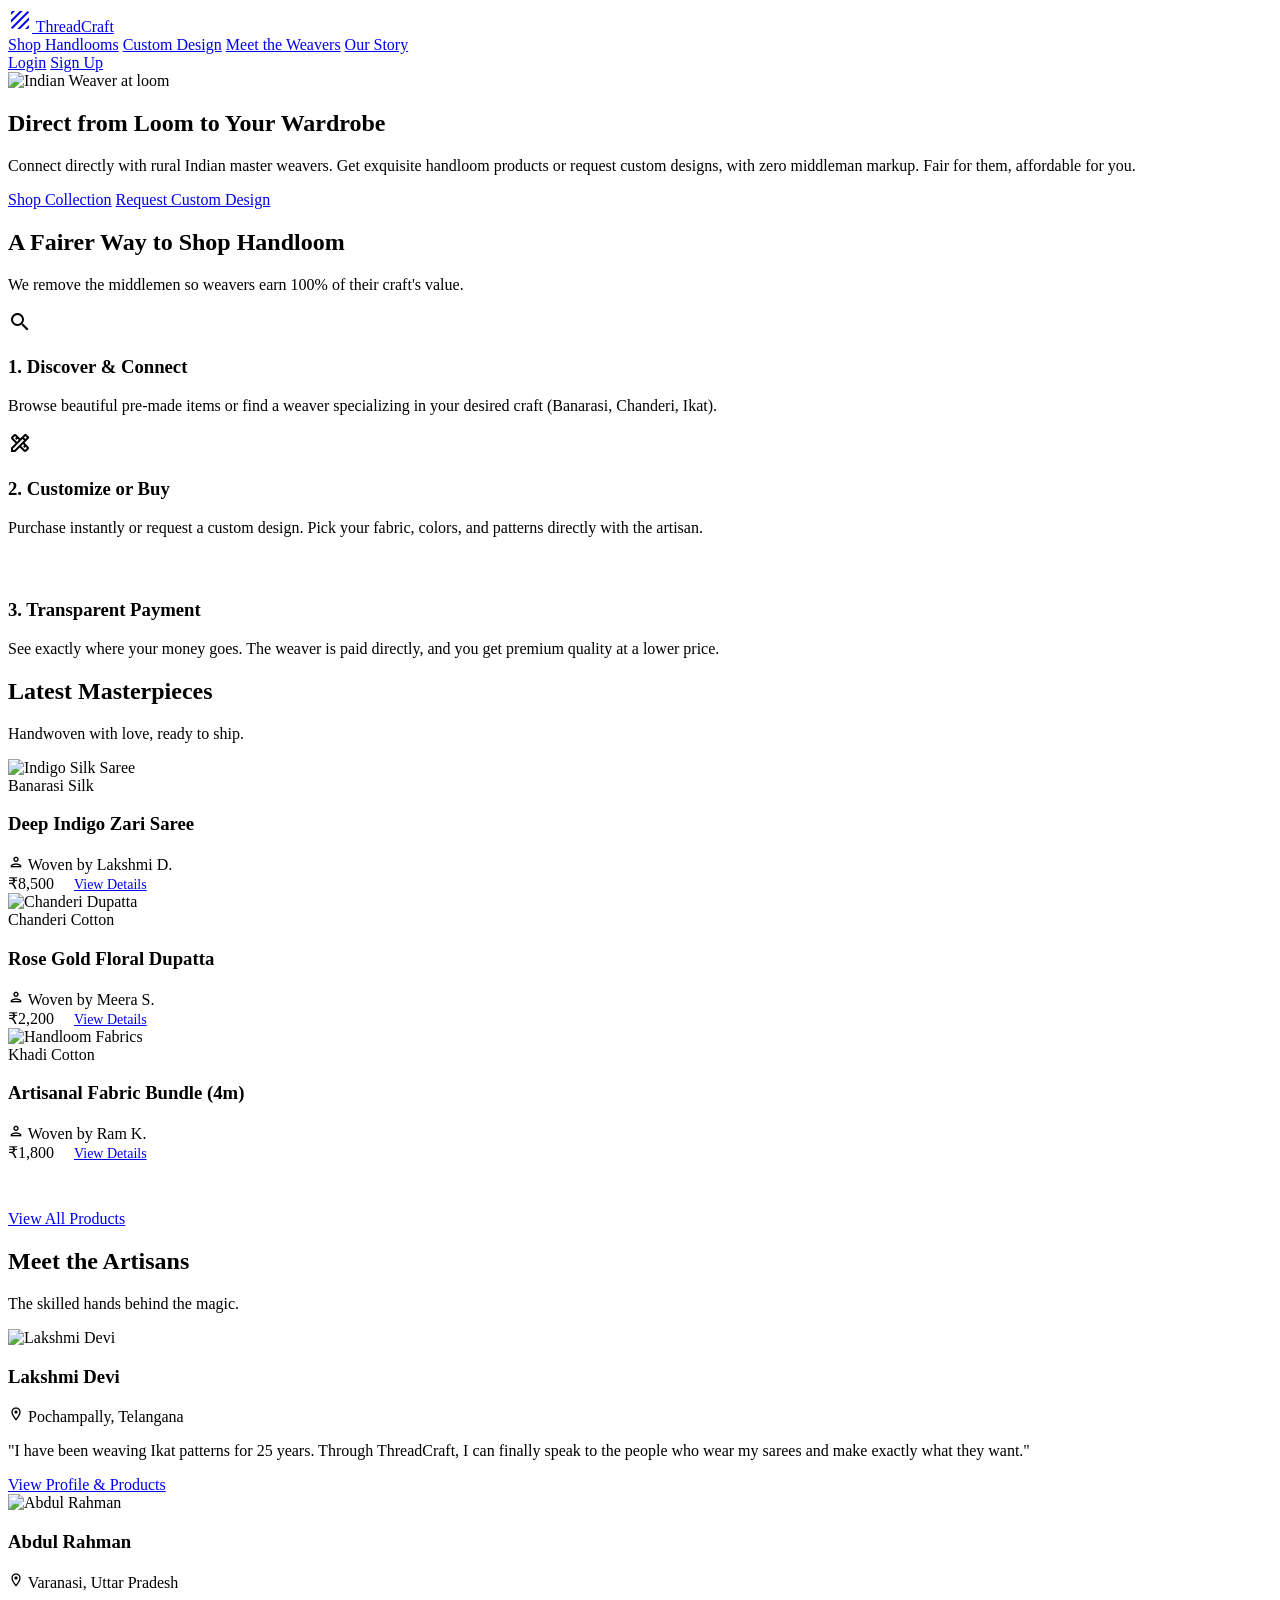
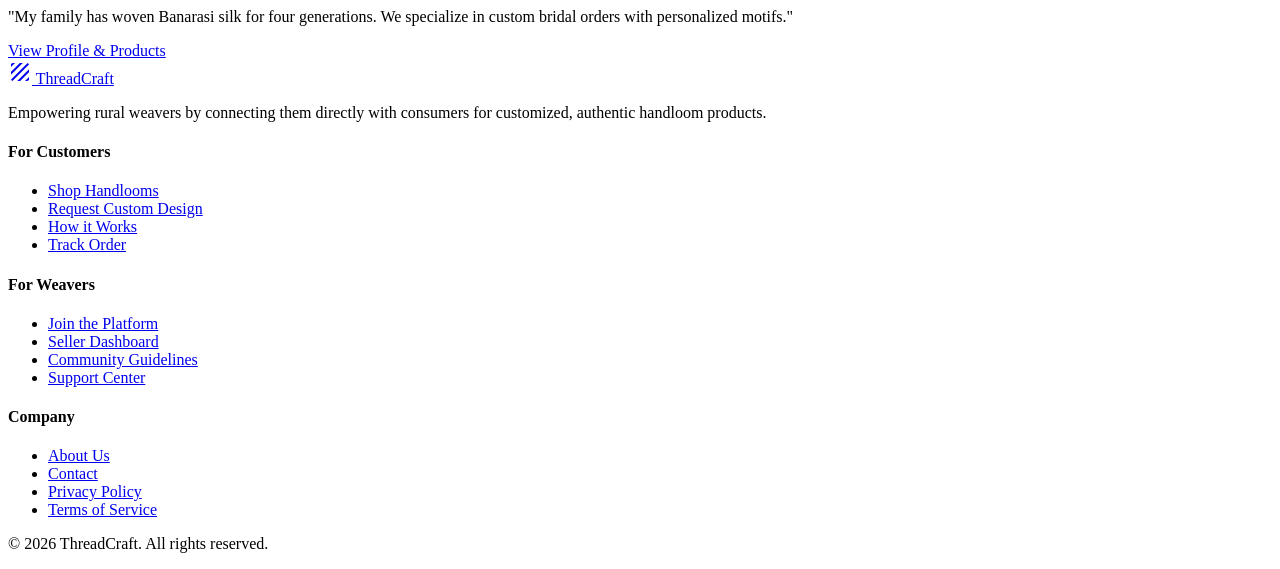
==== index.html @ 5a5fed42 "Upload index.html via API" ====
<!DOCTYPE html>
<html lang="en">
<head>
    <meta charset="UTF-8">
    <meta name="viewport" content="width=device-width, initial-scale=1.0">
    <title>ThreadCraft | Direct from Weavers, Made for You</title>
    <link rel="stylesheet" href="css/style.css">
    <!-- Google Material Icons -->
    <link href="https://fonts.googleapis.com/icon?family=Material+Icons+Outlined" rel="stylesheet">
</head>
<body>
    <!-- Header -->
    <header>
        <div class="container navbar">
            <a href="index.html" class="logo">
                <span class="material-icons-outlined">texture</span> ThreadCraft
            </a>
            <nav class="nav-links">
                <a href="catalog.html">Shop Handlooms</a>
                <a href="#">Custom Design</a>
                <a href="weavers.html">Meet the Weavers</a>
                <a href="#">Our Story</a>
            </nav>
            <div class="nav-actions">
                <a href="login.html" class="btn btn-outline">Login</a>
                <a href="register.html" class="btn btn-primary">Sign Up</a>
            </div>
        </div>
    </header>

    <!-- Hero Section -->
    <section class="hero">
        <img src="images/hero-weaver.png" alt="Indian Weaver at loom" class="hero-bg">
        <div class="hero-overlay"></div>
        <div class="container">
            <div class="hero-content">
                <h1 class="hero-title">Direct from Loom to Your Wardrobe</h1>
                <p class="hero-subtitle">Connect directly with rural Indian master weavers. Get exquisite handloom products or request custom designs, with zero middleman markup. Fair for them, affordable for you.</p>
                <div class="hero-buttons">
                    <a href="catalog.html" class="btn btn-primary">Shop Collection</a>
                    <a href="#" class="btn btn-secondary">Request Custom Design</a>
                </div>
            </div>
        </div>
    </section>

    <!-- How It Works -->
    <section class="how-it-works">
        <div class="container">
            <div class="text-center">
                <h2 class="section-title">A Fairer Way to Shop Handloom</h2>
                <p class="section-subtitle">We remove the middlemen so weavers earn 100% of their craft's value.</p>
            </div>
            
            <div class="steps-grid">
                <div class="step-card">
                    <div class="step-icon"><span class="material-icons-outlined">search</span></div>
                    <h3>1. Discover & Connect</h3>
                    <p>Browse beautiful pre-made items or find a weaver specializing in your desired craft (Banarasi, Chanderi, Ikat).</p>
                </div>
                <div class="step-card">
                    <div class="step-icon"><span class="material-icons-outlined">design_services</span></div>
                    <h3>2. Customize or Buy</h3>
                    <p>Purchase instantly or request a custom design. Pick your fabric, colors, and patterns directly with the artisan.</p>
                </div>
                <div class="step-card">
                    <div class="step-icon"><span class="material-icons-outlined">handshake</span></div>
                    <h3>3. Transparent Payment</h3>
                    <p>See exactly where your money goes. The weaver is paid directly, and you get premium quality at a lower price.</p>
                </div>
            </div>
        </div>
    </section>

    <!-- Featured Products -->
    <section class="featured-products">
        <div class="container">
            <div class="text-center">
                <h2 class="section-title">Latest Masterpieces</h2>
                <p class="section-subtitle">Handwoven with love, ready to ship.</p>
            </div>

            <div class="product-grid">
                <!-- Product 1 -->
                <div class="product-card">
                    <img src="images/product-saree.png" alt="Indigo Silk Saree" class="product-image">
                    <div class="product-info">
                        <div class="product-category">Banarasi Silk</div>
                        <h3 class="product-title">Deep Indigo Zari Saree</h3>
                        <div class="product-weaver">
                            <span class="material-icons-outlined" style="font-size: 16px;">person</span>
                            Woven by Lakshmi D.
                        </div>
                        <div class="product-price">
                            <span class="price">₹8,500</span>
                            <a href="#" class="btn btn-outline" style="padding: 8px 16px; font-size: 0.875rem;">View Details</a>
                        </div>
                    </div>
                </div>

                <!-- Product 2 -->
                <div class="product-card">
                    <img src="images/product-dupatta.png" alt="Chanderi Dupatta" class="product-image">
                    <div class="product-info">
                        <div class="product-category">Chanderi Cotton</div>
                        <h3 class="product-title">Rose Gold Floral Dupatta</h3>
                        <div class="product-weaver">
                            <span class="material-icons-outlined" style="font-size: 16px;">person</span>
                            Woven by Meera S.
                        </div>
                        <div class="product-price">
                            <span class="price">₹2,200</span>
                            <a href="#" class="btn btn-outline" style="padding: 8px 16px; font-size: 0.875rem;">View Details</a>
                        </div>
                    </div>
                </div>

                <!-- Product 3 -->
                <div class="product-card">
                    <img src="images/product-fabric.png" alt="Handloom Fabrics" class="product-image">
                    <div class="product-info">
                        <div class="product-category">Khadi Cotton</div>
                        <h3 class="product-title">Artisanal Fabric Bundle (4m)</h3>
                        <div class="product-weaver">
                            <span class="material-icons-outlined" style="font-size: 16px;">person</span>
                            Woven by Ram K.
                        </div>
                        <div class="product-price">
                            <span class="price">₹1,800</span>
                            <a href="#" class="btn btn-outline" style="padding: 8px 16px; font-size: 0.875rem;">View Details</a>
                        </div>
                    </div>
                </div>
            </div>
            
            <div class="text-center" style="margin-top: 3rem;">
                <a href="catalog.html" class="btn btn-primary">View All Products</a>
            </div>
        </div>
    </section>

    <!-- Featured Weavers -->
    <section class="featured-weavers">
        <div class="container">
            <div class="text-center">
                <h2 class="section-title">Meet the Artisans</h2>
                <p class="section-subtitle">The skilled hands behind the magic.</p>
            </div>

            <div class="weaver-grid">
                <!-- Weaver 1 -->
                <div class="weaver-card">
                    <img src="images/weaver-portrait.png" alt="Lakshmi Devi" class="weaver-image">
                    <div class="weaver-info">
                        <h3 class="weaver-name">Lakshmi Devi</h3>
                        <div class="weaver-location">
                            <span class="material-icons-outlined" style="font-size: 16px;">location_on</span>
                            Pochampally, Telangana
                        </div>
                        <p class="weaver-story">"I have been weaving Ikat patterns for 25 years. Through ThreadCraft, I can finally speak to the people who wear my sarees and make exactly what they want."</p>
                        <a href="weaver-profile.html" class="btn btn-outline" style="align-self: flex-start;">View Profile & Products</a>
                    </div>
                </div>

                <!-- Weaver 2 -->
                <div class="weaver-card">
                    <img src="https://images.unsplash.com/photo-1620610582845-cbef5b84c7a6?ixlib=rb-4.0.3&auto=format&fit=crop&w=800&q=80" alt="Abdul Rahman" class="weaver-image" style="object-position: top;">
                    <div class="weaver-info">
                        <h3 class="weaver-name">Abdul Rahman</h3>
                        <div class="weaver-location">
                            <span class="material-icons-outlined" style="font-size: 16px;">location_on</span>
                            Varanasi, Uttar Pradesh
                        </div>
                        <p class="weaver-story">"My family has woven Banarasi silk for four generations. We specialize in custom bridal orders with personalized motifs."</p>
                        <a href="#" class="btn btn-outline" style="align-self: flex-start;">View Profile & Products</a>
                    </div>
                </div>
            </div>
        </div>
    </section>

    <!-- Footer -->
    <footer>
        <div class="container">
            <div class="footer-grid">
                <div class="footer-brand">
                    <a href="index.html" class="logo">
                        <span class="material-icons-outlined">texture</span> ThreadCraft
                    </a>
                    <p>Empowering rural weavers by connecting them directly with consumers for customized, authentic handloom products.</p>
                </div>
                
                <div>
                    <h4 class="footer-title">For Customers</h4>
                    <ul class="footer-links">
                        <li><a href="#">Shop Handlooms</a></li>
                        <li><a href="#">Request Custom Design</a></li>
                        <li><a href="#">How it Works</a></li>
                        <li><a href="#">Track Order</a></li>
                    </ul>
                </div>
                
                <div>
                    <h4 class="footer-title">For Weavers</h4>
                    <ul class="footer-links">
                        <li><a href="#">Join the Platform</a></li>
                        <li><a href="#">Seller Dashboard</a></li>
                        <li><a href="#">Community Guidelines</a></li>
                        <li><a href="#">Support Center</a></li>
                    </ul>
                </div>
                
                <div>
                    <h4 class="footer-title">Company</h4>
                    <ul class="footer-links">
                        <li><a href="#">About Us</a></li>
                        <li><a href="#">Contact</a></li>
                        <li><a href="#">Privacy Policy</a></li>
                        <li><a href="#">Terms of Service</a></li>
                    </ul>
                </div>
            </div>
            
            <div class="footer-bottom">
                <p>&copy; 2026 ThreadCraft. All rights reserved.</p>
            </div>
        </div>
    </footer>
</body>
</html>
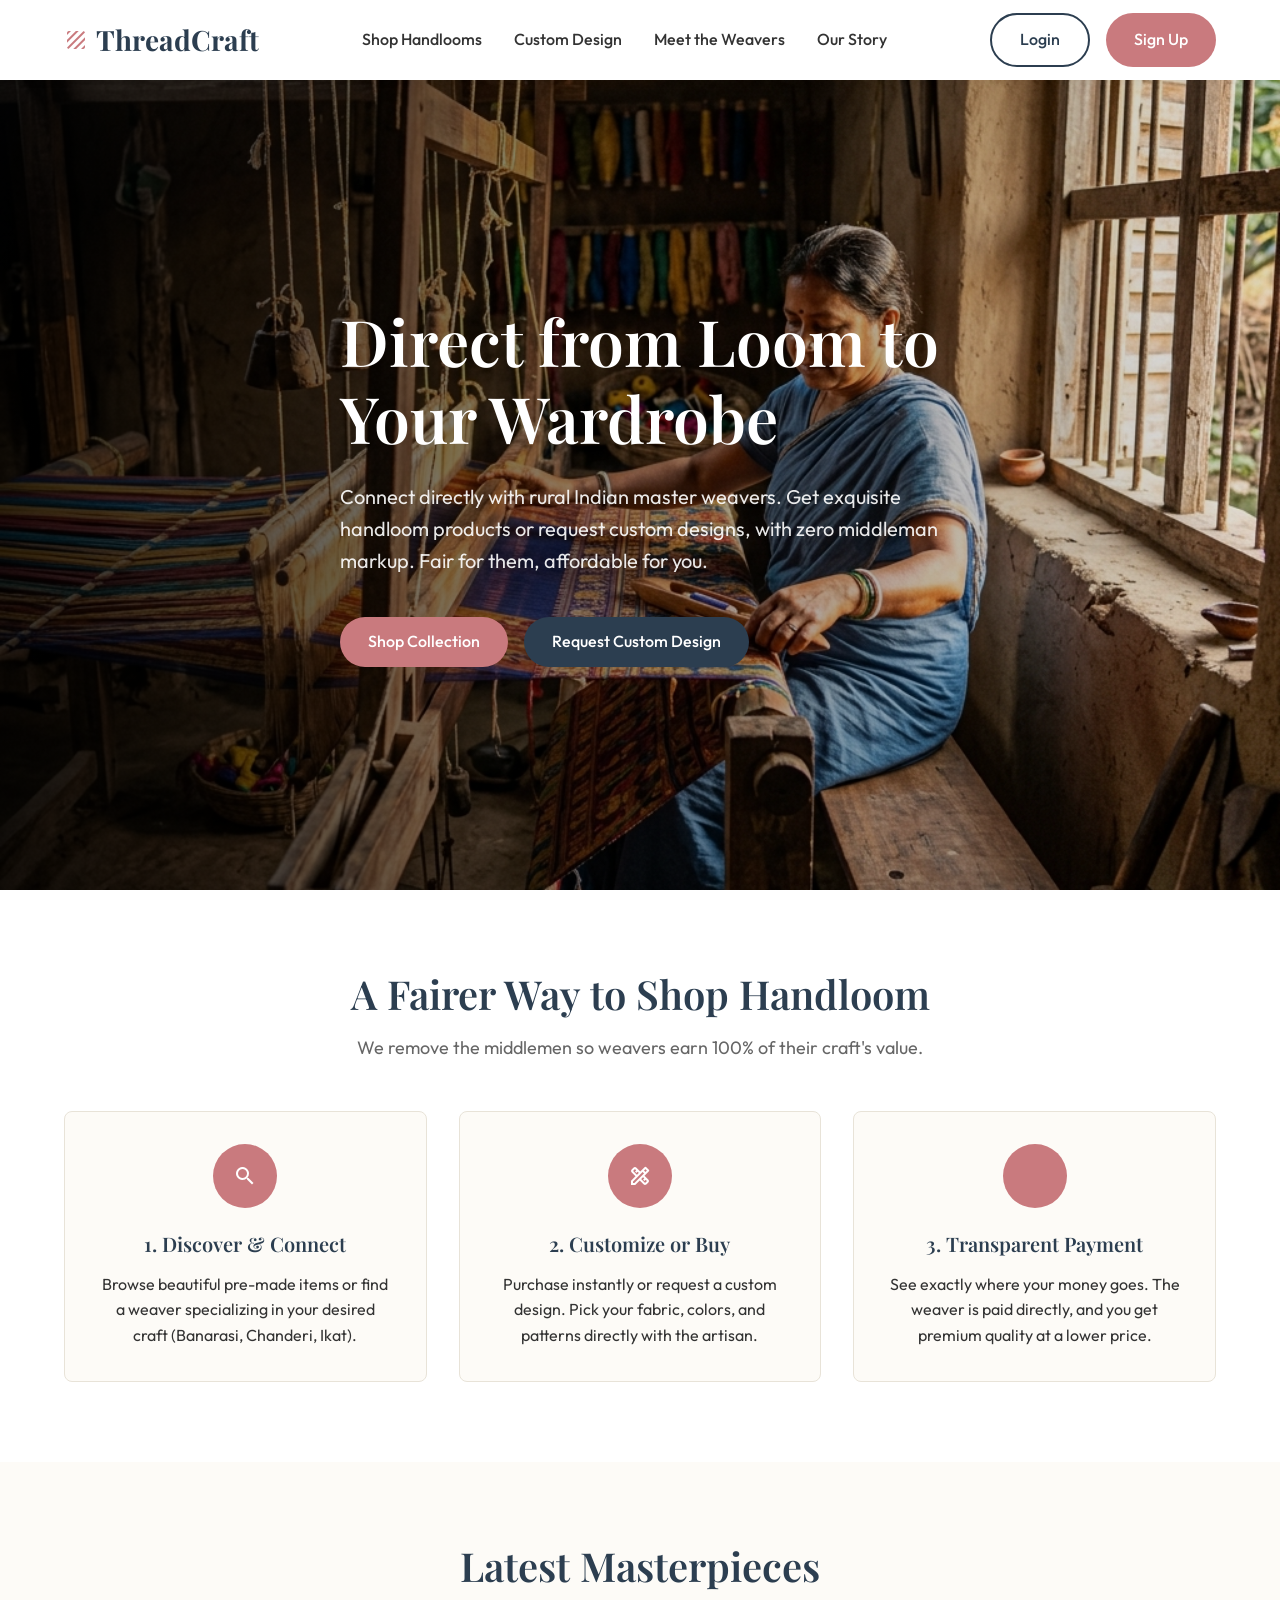
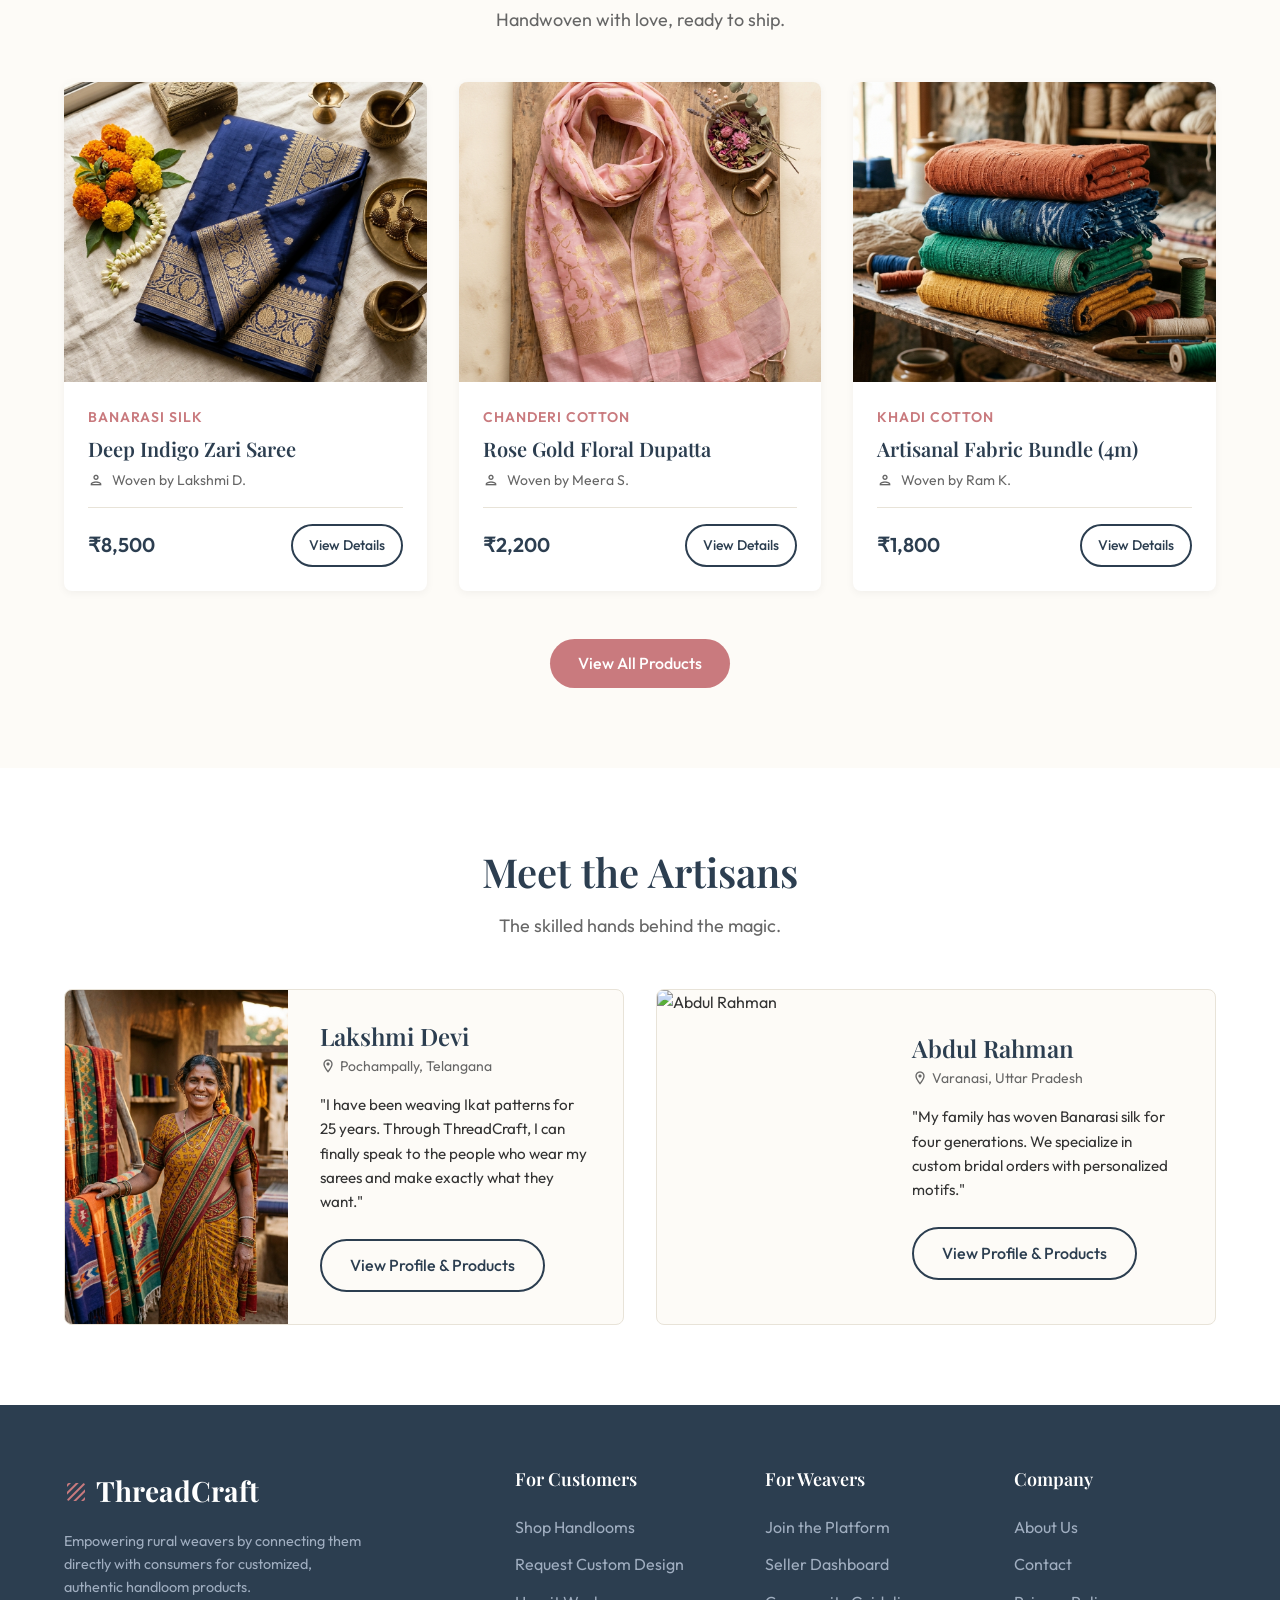
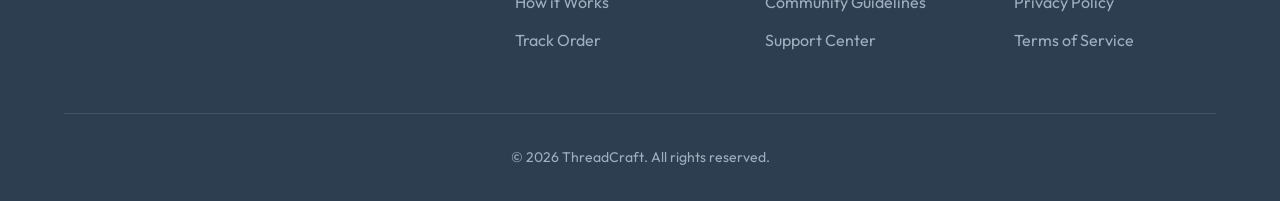
==== commit a9cc49d9: "Update index.html" ====
--- a/index.html
+++ b/index.html
@@ -17,9 +17,9 @@
             </a>
             <nav class="nav-links">
                 <a href="catalog.html">Shop Handlooms</a>
-                <a href="#">Custom Design</a>
+                <a href="custom-design.html">Custom Design</a>
                 <a href="weavers.html">Meet the Weavers</a>
-                <a href="#">Our Story</a>
+                <a href="our-story.html">Our Story</a>
             </nav>
             <div class="nav-actions">
                 <a href="login.html" class="btn btn-outline">Login</a>
@@ -38,7 +38,7 @@
                 <p class="hero-subtitle">Connect directly with rural Indian master weavers. Get exquisite handloom products or request custom designs, with zero middleman markup. Fair for them, affordable for you.</p>
                 <div class="hero-buttons">
                     <a href="catalog.html" class="btn btn-primary">Shop Collection</a>
-                    <a href="#" class="btn btn-secondary">Request Custom Design</a>
+                    <a href="custom-design.html" class="btn btn-secondary">Request Custom Design</a>
                 </div>
             </div>
         </div>
@@ -93,7 +93,7 @@
                         </div>
                         <div class="product-price">
                             <span class="price">₹8,500</span>
-                            <a href="#" class="btn btn-outline" style="padding: 8px 16px; font-size: 0.875rem;">View Details</a>
+                            <a href="checkout.html" class="btn btn-outline" style="padding: 8px 16px; font-size: 0.875rem;">View Details</a>
                         </div>
                     </div>
                 </div>
@@ -110,7 +110,7 @@
                         </div>
                         <div class="product-price">
                             <span class="price">₹2,200</span>
-                            <a href="#" class="btn btn-outline" style="padding: 8px 16px; font-size: 0.875rem;">View Details</a>
+                            <a href="checkout.html" class="btn btn-outline" style="padding: 8px 16px; font-size: 0.875rem;">View Details</a>
                         </div>
                     </div>
                 </div>
@@ -127,7 +127,7 @@
                         </div>
                         <div class="product-price">
                             <span class="price">₹1,800</span>
-                            <a href="#" class="btn btn-outline" style="padding: 8px 16px; font-size: 0.875rem;">View Details</a>
+                            <a href="checkout.html" class="btn btn-outline" style="padding: 8px 16px; font-size: 0.875rem;">View Details</a>
                         </div>
                     </div>
                 </div>
@@ -172,7 +172,7 @@
                             Varanasi, Uttar Pradesh
                         </div>
                         <p class="weaver-story">"My family has woven Banarasi silk for four generations. We specialize in custom bridal orders with personalized motifs."</p>
-                        <a href="#" class="btn btn-outline" style="align-self: flex-start;">View Profile & Products</a>
+                        <a href="weaver-profile.html" class="btn btn-outline" style="align-self: flex-start;">View Profile &amp; Products</a>
                     </div>
                 </div>
             </div>
@@ -193,30 +193,30 @@
                 <div>
                     <h4 class="footer-title">For Customers</h4>
                     <ul class="footer-links">
-                        <li><a href="#">Shop Handlooms</a></li>
-                        <li><a href="#">Request Custom Design</a></li>
-                        <li><a href="#">How it Works</a></li>
-                        <li><a href="#">Track Order</a></li>
+                        <li><a href="catalog.html">Shop Handlooms</a></li>
+                        <li><a href="custom-design.html">Request Custom Design</a></li>
+                        <li><a href="our-story.html">How it Works</a></li>
+                        <li><a href="order-tracking.html">Track Order</a></li>
                     </ul>
                 </div>
                 
                 <div>
                     <h4 class="footer-title">For Weavers</h4>
                     <ul class="footer-links">
-                        <li><a href="#">Join the Platform</a></li>
-                        <li><a href="#">Seller Dashboard</a></li>
-                        <li><a href="#">Community Guidelines</a></li>
-                        <li><a href="#">Support Center</a></li>
+                        <li><a href="register.html">Join the Platform</a></li>
+                        <li><a href="dashboard-weaver.html">Seller Dashboard</a></li>
+                        <li><a href="our-story.html">Community Guidelines</a></li>
+                        <li><a href="our-story.html">Support Center</a></li>
                     </ul>
                 </div>
                 
                 <div>
                     <h4 class="footer-title">Company</h4>
                     <ul class="footer-links">
-                        <li><a href="#">About Us</a></li>
-                        <li><a href="#">Contact</a></li>
-                        <li><a href="#">Privacy Policy</a></li>
-                        <li><a href="#">Terms of Service</a></li>
+                        <li><a href="our-story.html">About Us</a></li>
+                        <li><a href="our-story.html">Contact</a></li>
+                        <li><a href="our-story.html">Privacy Policy</a></li>
+                        <li><a href="our-story.html">Terms of Service</a></li>
                     </ul>
                 </div>
             </div>
@@ -226,5 +226,6 @@
             </div>
         </div>
     </footer>
+    <script src="js/main.js"></script>
 </body>
 </html>
--- a/css/style.css
+++ b/css/style.css
@@ -0,0 +1,444 @@
+/* css/style.css */
+@import url('https://fonts.googleapis.com/css2?family=Outfit:wght@300;400;500;600;700&family=Playfair+Display:ital,wght@0,400;0,600;0,700;1,400&display=swap');
+
+:root {
+    --primary: #c97a7e; /* Terracotta / Warm rose */
+    --primary-dark: #b06266;
+    --secondary: #2c3e50; /* Deep Indigo */
+    --accent: #f4d03f; /* Saffron/Gold */
+    --bg-light: #fdfbf7; /* Cream/Linen */
+    --bg-white: #ffffff;
+    --text-main: #333333;
+    --text-muted: #666666;
+    --border: #e8e3d8;
+    
+    --font-heading: 'Playfair Display', serif;
+    --font-body: 'Outfit', sans-serif;
+    
+    --shadow-sm: 0 2px 8px rgba(0,0,0,0.05);
+    --shadow-md: 0 4px 12px rgba(0,0,0,0.08);
+    --shadow-lg: 0 8px 24px rgba(0,0,0,0.12);
+    
+    --radius: 8px;
+    --transition: all 0.3s ease;
+}
+
+* {
+    margin: 0;
+    padding: 0;
+    box-sizing: border-box;
+}
+
+body {
+    font-family: var(--font-body);
+    background-color: var(--bg-light);
+    color: var(--text-main);
+    line-height: 1.6;
+}
+
+h1, h2, h3, h4, h5, h6 {
+    font-family: var(--font-heading);
+    font-weight: 600;
+    color: var(--secondary);
+    line-height: 1.2;
+}
+
+a {
+    text-decoration: none;
+    color: inherit;
+}
+
+img {
+    max-width: 100%;
+    display: block;
+}
+
+.container {
+    max-width: 1200px;
+    margin: 0 auto;
+    padding: 0 24px;
+}
+
+/* Typography */
+.text-center { text-align: center; }
+.section-title { font-size: 2.5rem; margin-bottom: 1rem; }
+.section-subtitle { font-size: 1.125rem; color: var(--text-muted); margin-bottom: 3rem; }
+
+/* Buttons */
+.btn {
+    display: inline-flex;
+    align-items: center;
+    justify-content: center;
+    padding: 12px 28px;
+    border-radius: 30px;
+    font-weight: 500;
+    font-size: 1rem;
+    cursor: pointer;
+    transition: var(--transition);
+    border: none;
+    gap: 8px;
+}
+
+.btn-primary {
+    background-color: var(--primary);
+    color: white;
+}
+.btn-primary:hover {
+    background-color: var(--primary-dark);
+    transform: translateY(-2px);
+    box-shadow: var(--shadow-md);
+}
+
+.btn-secondary {
+    background-color: var(--secondary);
+    color: white;
+}
+.btn-secondary:hover {
+    background-color: #1a252f;
+    transform: translateY(-2px);
+    box-shadow: var(--shadow-md);
+}
+
+.btn-outline {
+    background-color: transparent;
+    color: var(--secondary);
+    border: 2px solid var(--secondary);
+}
+.btn-outline:hover {
+    background-color: var(--secondary);
+    color: white;
+}
+
+/* Header & Nav */
+header {
+    background-color: var(--bg-white);
+    box-shadow: var(--shadow-sm);
+    position: sticky;
+    top: 0;
+    z-index: 100;
+}
+
+.navbar {
+    display: flex;
+    justify-content: space-between;
+    align-items: center;
+    height: 80px;
+}
+
+.logo {
+    font-family: var(--font-heading);
+    font-size: 1.75rem;
+    font-weight: 700;
+    color: var(--secondary);
+    display: flex;
+    align-items: center;
+    gap: 8px;
+}
+
+.logo span {
+    color: var(--primary);
+}
+
+.nav-links {
+    display: flex;
+    gap: 32px;
+    align-items: center;
+}
+
+.nav-links a {
+    font-weight: 500;
+    color: var(--text-main);
+    transition: var(--transition);
+}
+
+.nav-links a:hover {
+    color: var(--primary);
+}
+
+.nav-actions {
+    display: flex;
+    gap: 16px;
+}
+
+/* Hero Section */
+.hero {
+    position: relative;
+    height: 90vh;
+    min-height: 600px;
+    display: flex;
+    align-items: center;
+    overflow: hidden;
+}
+
+.hero-bg {
+    position: absolute;
+    top: 0;
+    left: 0;
+    width: 100%;
+    height: 100%;
+    object-fit: cover;
+    z-index: 1;
+}
+
+.hero-overlay {
+    position: absolute;
+    top: 0;
+    left: 0;
+    width: 100%;
+    height: 100%;
+    background: linear-gradient(to right, rgba(0,0,0,0.8) 0%, rgba(0,0,0,0.4) 50%, rgba(0,0,0,0.1) 100%);
+    z-index: 2;
+}
+
+.hero-content {
+    position: relative;
+    z-index: 3;
+    max-width: 600px;
+    color: white;
+}
+
+.hero-title {
+    font-size: 4rem;
+    color: white;
+    margin-bottom: 1.5rem;
+}
+
+.hero-subtitle {
+    font-size: 1.25rem;
+    margin-bottom: 2.5rem;
+    opacity: 0.9;
+}
+
+.hero-buttons {
+    display: flex;
+    gap: 16px;
+}
+
+/* How It Works */
+.how-it-works {
+    padding: 5rem 0;
+    background-color: var(--bg-white);
+}
+
+.steps-grid {
+    display: grid;
+    grid-template-columns: repeat(3, 1fr);
+    gap: 32px;
+    margin-top: 3rem;
+}
+
+.step-card {
+    text-align: center;
+    padding: 32px;
+    background-color: var(--bg-light);
+    border-radius: var(--radius);
+    border: 1px solid var(--border);
+    transition: var(--transition);
+}
+
+.step-card:hover {
+    transform: translateY(-5px);
+    box-shadow: var(--shadow-md);
+}
+
+.step-icon {
+    width: 64px;
+    height: 64px;
+    background-color: var(--primary);
+    color: white;
+    border-radius: 50%;
+    display: flex;
+    align-items: center;
+    justify-content: center;
+    font-size: 1.5rem;
+    margin: 0 auto 1.5rem;
+}
+
+.step-card h3 {
+    margin-bottom: 1rem;
+    font-size: 1.25rem;
+}
+
+/* Featured Products */
+.featured-products {
+    padding: 5rem 0;
+}
+
+.product-grid {
+    display: grid;
+    grid-template-columns: repeat(3, 1fr);
+    gap: 32px;
+}
+
+.product-card {
+    background: var(--bg-white);
+    border-radius: var(--radius);
+    overflow: hidden;
+    box-shadow: var(--shadow-sm);
+    transition: var(--transition);
+}
+
+.product-card:hover {
+    transform: translateY(-5px);
+    box-shadow: var(--shadow-lg);
+}
+
+.product-image {
+    width: 100%;
+    height: 300px;
+    object-fit: cover;
+}
+
+.product-info {
+    padding: 24px;
+}
+
+.product-category {
+    font-size: 0.875rem;
+    color: var(--primary);
+    font-weight: 600;
+    text-transform: uppercase;
+    letter-spacing: 1px;
+    margin-bottom: 8px;
+}
+
+.product-title {
+    font-size: 1.25rem;
+    margin-bottom: 8px;
+}
+
+.product-weaver {
+    font-size: 0.875rem;
+    color: var(--text-muted);
+    margin-bottom: 16px;
+    display: flex;
+    align-items: center;
+    gap: 8px;
+}
+
+.product-price {
+    display: flex;
+    justify-content: space-between;
+    align-items: center;
+    border-top: 1px solid var(--border);
+    padding-top: 16px;
+}
+
+.price {
+    font-size: 1.25rem;
+    font-weight: 600;
+    color: var(--secondary);
+}
+
+/* Weavers Section */
+.featured-weavers {
+    padding: 5rem 0;
+    background-color: var(--bg-white);
+}
+
+.weaver-grid {
+    display: grid;
+    grid-template-columns: repeat(2, 1fr);
+    gap: 32px;
+}
+
+.weaver-card {
+    display: flex;
+    background: var(--bg-light);
+    border-radius: var(--radius);
+    overflow: hidden;
+    border: 1px solid var(--border);
+}
+
+.weaver-image {
+    width: 40%;
+    object-fit: cover;
+}
+
+.weaver-info {
+    width: 60%;
+    padding: 32px;
+    display: flex;
+    flex-direction: column;
+    justify-content: center;
+}
+
+.weaver-name {
+    font-size: 1.5rem;
+    margin-bottom: 4px;
+}
+
+.weaver-location {
+    color: var(--text-muted);
+    margin-bottom: 16px;
+    font-size: 0.875rem;
+    display: flex;
+    align-items: center;
+    gap: 4px;
+}
+
+.weaver-story {
+    margin-bottom: 24px;
+    font-size: 0.95rem;
+}
+
+/* Footer */
+footer {
+    background-color: var(--secondary);
+    color: white;
+    padding: 4rem 0 2rem;
+}
+
+.footer-grid {
+    display: grid;
+    grid-template-columns: 2fr 1fr 1fr 1fr;
+    gap: 48px;
+    margin-bottom: 3rem;
+}
+
+.footer-brand .logo {
+    color: white;
+    margin-bottom: 1rem;
+}
+
+.footer-brand p {
+    color: #a0aec0;
+    font-size: 0.9rem;
+    max-width: 300px;
+}
+
+.footer-title {
+    color: white;
+    font-size: 1.125rem;
+    margin-bottom: 1.5rem;
+}
+
+.footer-links {
+    list-style: none;
+}
+
+.footer-links li {
+    margin-bottom: 12px;
+}
+
+.footer-links a {
+    color: #a0aec0;
+    transition: var(--transition);
+}
+
+.footer-links a:hover {
+    color: var(--accent);
+}
+
+.footer-bottom {
+    text-align: center;
+    padding-top: 2rem;
+    border-top: 1px solid rgba(255,255,255,0.1);
+    color: #a0aec0;
+    font-size: 0.875rem;
+}
+
+/* Utilities */
+.material-icons-outlined {
+    vertical-align: middle;
+}
